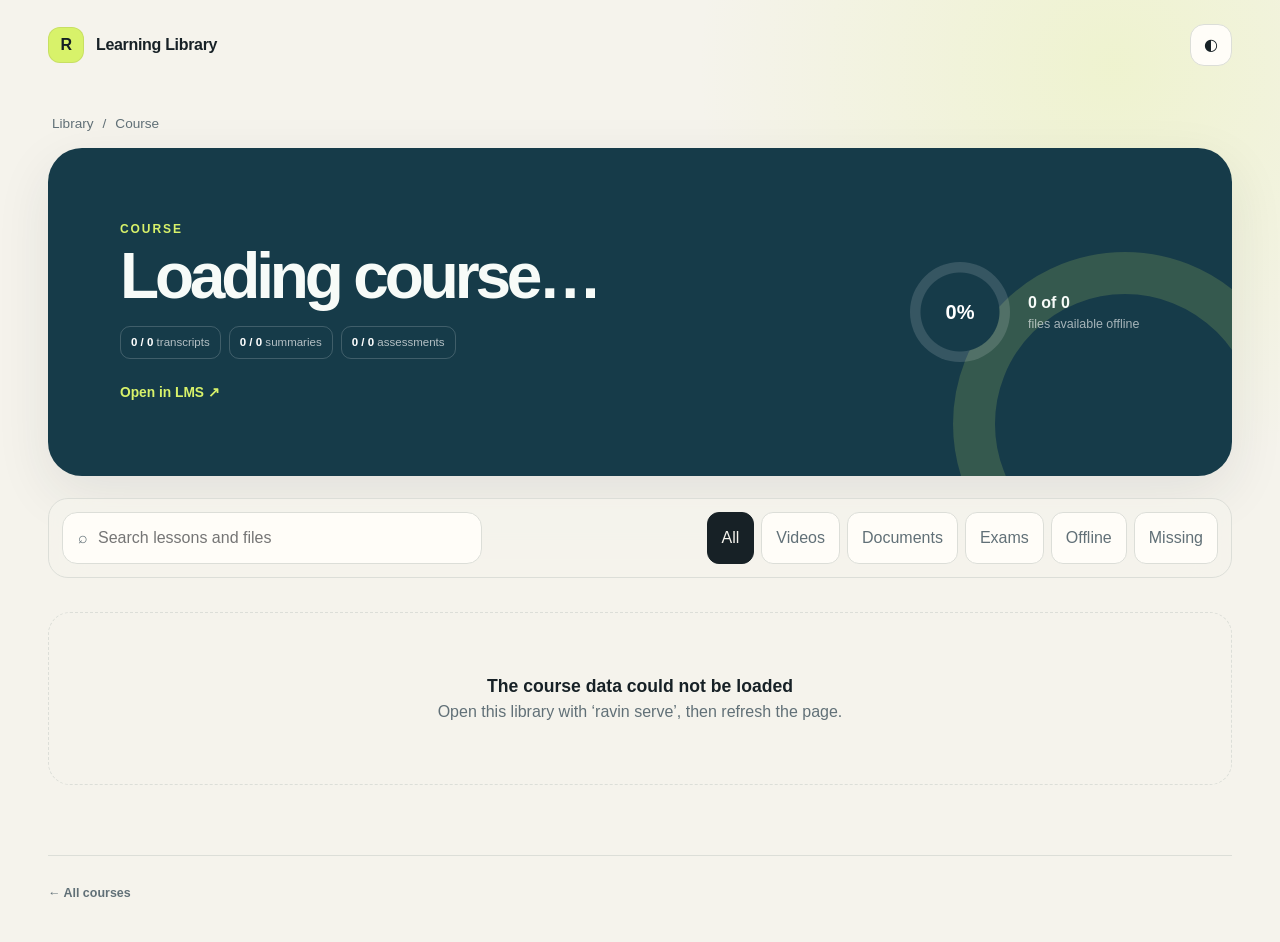
==== public/course.html @ 114b4726 "feat: unify course scanning and add manifest-based public library" ====
<!doctype html>
<html lang="en">
<head>
  <meta charset="utf-8">
  <meta name="viewport" content="width=device-width, initial-scale=1">
  <meta name="description" content="Browse the resources in a downloaded course.">
  <title>Course · Learning Library</title>
  <link rel="stylesheet" href="assets/styles.css">
  <script src="assets/app.js" defer></script>
</head>
<body data-page="course">
  <header class="topbar">
    <a class="brand" href="index.html" aria-label="Back to Learning Library">
      <span class="brand-mark" aria-hidden="true">R</span>
      <span>Learning Library</span>
    </a>
    <button class="icon-button" id="themeToggle" type="button" aria-label="Toggle color theme">◐</button>
  </header>

  <main>
    <nav class="breadcrumbs" aria-label="Breadcrumb">
      <a href="index.html">Library</a><span aria-hidden="true">/</span><span id="breadcrumbCourse">Course</span>
    </nav>

    <section class="course-hero" aria-labelledby="courseTitle">
      <div class="course-heading">
        <p class="eyebrow" id="courseCode">Course</p>
        <h1 id="courseTitle">Loading course…</h1>
        <p class="hero-copy" id="courseSummary"></p>
        <div class="learning-states" aria-label="Course material status">
          <span><strong id="transcriptState">0 / 0</strong> transcripts</span>
          <span><strong id="summaryState">0 / 0</strong> summaries</span>
          <span><strong id="assessmentState">0 / 0</strong> assessments</span>
        </div>
        <a class="hero-source" id="courseSource" href="#" target="_blank" rel="noopener">Open in LMS ↗</a>
      </div>
      <div class="progress-panel">
        <div class="progress-ring" id="courseProgress" style="--progress: 0">
          <span id="coursePercent">0%</span>
        </div>
        <div><strong id="courseDownloaded">0 of 0</strong><span>files available offline</span></div>
      </div>
    </section>

    <section class="course-toolbar" aria-label="Resource controls">
      <label class="search-box resource-search">
        <span aria-hidden="true">⌕</span>
        <span class="sr-only">Search lessons and files</span>
        <input id="resourceSearch" type="search" placeholder="Search lessons and files" autocomplete="off">
      </label>
      <div class="filter-group" id="resourceFilters" aria-label="Filter resources">
        <button class="filter-chip active" type="button" data-filter="all">All</button>
        <button class="filter-chip" type="button" data-filter="video">Videos</button>
        <button class="filter-chip" type="button" data-filter="document">Documents</button>
        <button class="filter-chip" type="button" data-filter="assessment">Exams</button>
        <button class="filter-chip" type="button" data-filter="downloaded">Offline</button>
        <button class="filter-chip" type="button" data-filter="missing">Missing</button>
      </div>
    </section>

    <div class="section-list" id="sectionList" aria-live="polite"></div>
    <div class="empty-state" id="emptyResources" hidden>
      <strong>No matching resources</strong>
      <span>Change the search or filter to see more.</span>
    </div>
  </main>

  <dialog class="media-dialog" id="mediaDialog">
    <div class="dialog-heading">
      <div><p class="eyebrow">Now playing</p><h2 id="mediaTitle"></h2></div>
      <button class="icon-button" id="closeMedia" type="button" aria-label="Close player">×</button>
    </div>
    <video id="mediaPlayer" controls preload="metadata"></video>
  </dialog>

  <dialog class="artifact-dialog" id="artifactDialog">
    <div class="dialog-heading">
      <div><p class="eyebrow" id="artifactEyebrow">Course material</p><h2 id="artifactTitle"></h2></div>
      <button class="icon-button" id="closeArtifact" type="button" aria-label="Close course material">×</button>
    </div>
    <article class="artifact-content" id="artifactContent" dir="auto"></article>
  </dialog>

  <footer>
    <a href="index.html">← All courses</a>
    <span id="generatedAt"></span>
  </footer>
</body>
</html>
---- public/assets/styles.css ----
:root {
  color-scheme: light;
  --ink: #172126;
  --muted: #617077;
  --paper: #f5f3ec;
  --surface: #fffdf8;
  --surface-strong: #ffffff;
  --line: #dcded8;
  --accent: #d8f26a;
  --accent-strong: #93ad20;
  --blue: #1c5166;
  --blue-soft: #dbeaf0;
  --danger: #b64d3c;
  --shadow: 0 18px 55px rgba(37, 48, 52, .09);
  --radius: 22px;
}

:root[data-theme="dark"] {
  color-scheme: dark;
  --ink: #f2f4ec;
  --muted: #aab6b8;
  --paper: #101719;
  --surface: #172124;
  --surface-strong: #1d292d;
  --line: #304044;
  --accent: #d8f26a;
  --accent-strong: #bfd94f;
  --blue: #8fc5d6;
  --blue-soft: #223a42;
  --danger: #f28f7d;
  --shadow: 0 18px 55px rgba(0, 0, 0, .24);
}

* { box-sizing: border-box; }

html { scroll-behavior: smooth; }

body {
  margin: 0;
  min-height: 100vh;
  color: var(--ink);
  background:
    radial-gradient(circle at 87% 7%, color-mix(in srgb, var(--accent) 22%, transparent), transparent 26rem),
    var(--paper);
  font-family: Inter, ui-sans-serif, -apple-system, BlinkMacSystemFont, "Segoe UI", Tahoma, Arial, sans-serif;
  line-height: 1.5;
}

button, input { font: inherit; }

button, a { -webkit-tap-highlight-color: transparent; }

a { color: inherit; }

.sr-only {
  position: absolute;
  width: 1px;
  height: 1px;
  padding: 0;
  margin: -1px;
  overflow: hidden;
  clip: rect(0, 0, 0, 0);
  white-space: nowrap;
  border: 0;
}

.topbar {
  max-width: 1240px;
  margin: 0 auto;
  padding: 24px 28px;
  display: flex;
  align-items: center;
  justify-content: space-between;
}

.brand {
  display: inline-flex;
  gap: 12px;
  align-items: center;
  color: var(--ink);
  font-weight: 750;
  text-decoration: none;
  letter-spacing: -.02em;
}

.brand-mark {
  display: grid;
  place-items: center;
  width: 36px;
  height: 36px;
  border-radius: 12px;
  color: #142024;
  background: var(--accent);
  box-shadow: inset 0 0 0 1px rgba(0, 0, 0, .08);
}

.icon-button {
  width: 42px;
  height: 42px;
  border: 1px solid var(--line);
  border-radius: 14px;
  color: var(--ink);
  background: var(--surface);
  cursor: pointer;
  transition: transform .18s ease, border-color .18s ease;
}

.icon-button:hover { transform: translateY(-2px); border-color: var(--accent-strong); }
.icon-button:focus-visible, .filter-chip:focus-visible, .action-button:focus-visible, input:focus-visible, .complete-check:focus-visible { outline: 3px solid color-mix(in srgb, var(--blue) 35%, transparent); outline-offset: 2px; }

main {
  width: min(1184px, calc(100% - 40px));
  margin: 0 auto;
}

.hero, .course-hero {
  position: relative;
  overflow: hidden;
  display: grid;
  grid-template-columns: minmax(0, 1fr) auto;
  gap: 48px;
  align-items: center;
  min-height: 330px;
  margin-top: 24px;
  padding: clamp(34px, 6vw, 72px);
  border-radius: 34px;
  color: #f7fbf8;
  background: #163b49;
  box-shadow: var(--shadow);
}

.hero::after, .course-hero::after {
  content: "";
  position: absolute;
  width: 260px;
  height: 260px;
  right: -65px;
  bottom: -120px;
  border: 42px solid rgba(216, 242, 106, .16);
  border-radius: 50%;
}

.hero h1, .course-hero h1 {
  max-width: 760px;
  margin: 7px 0 16px;
  font-size: clamp(2.5rem, 6vw, 5.2rem);
  line-height: .98;
  letter-spacing: -.065em;
}

.course-hero h1 { font-size: clamp(2.15rem, 5vw, 4.2rem); }

.eyebrow {
  margin: 0;
  color: var(--accent-strong);
  font-size: .75rem;
  font-weight: 850;
  letter-spacing: .16em;
  text-transform: uppercase;
}

.hero .eyebrow, .course-hero .eyebrow { color: var(--accent); }

.hero-copy {
  max-width: 650px;
  margin: 0;
  color: rgba(247, 251, 248, .72);
  font-size: clamp(1rem, 2vw, 1.18rem);
}

.hero-source {
  display: inline-flex;
  margin-top: 22px;
  color: var(--accent);
  font-size: .86rem;
  font-weight: 800;
  text-decoration: none;
}

.hero-orbit {
  position: relative;
  z-index: 1;
  display: grid;
  place-items: center;
  align-content: center;
  width: 190px;
  aspect-ratio: 1;
  border: 1px solid rgba(255, 255, 255, .2);
  border-radius: 50%;
  background: rgba(255, 255, 255, .06);
  backdrop-filter: blur(12px);
}

.orbit-number { font-size: 3.2rem; font-weight: 800; letter-spacing: -.06em; }
.orbit-label { max-width: 100px; color: rgba(255,255,255,.65); font-size: .75rem; text-align: center; }

.stat-grid {
  display: grid;
  grid-template-columns: repeat(4, 1fr);
  gap: 14px;
  margin: 16px 0 76px;
}

.stat-card {
  min-height: 118px;
  padding: 24px;
  border: 1px solid var(--line);
  border-radius: var(--radius);
  background: var(--surface);
}

.stat-label { display: block; color: var(--muted); font-size: .82rem; }
.stat-card strong { display: block; margin-top: 8px; font-size: 1.8rem; letter-spacing: -.04em; }

.library-section { margin-bottom: 70px; }

.section-heading {
  display: flex;
  align-items: end;
  justify-content: space-between;
  gap: 24px;
  margin-bottom: 26px;
}

.section-heading h2 { margin: 5px 0 0; font-size: clamp(1.8rem, 4vw, 3rem); letter-spacing: -.045em; }

.search-box {
  display: flex;
  align-items: center;
  gap: 10px;
  min-width: min(330px, 100%);
  padding: 0 15px;
  border: 1px solid var(--line);
  border-radius: 15px;
  color: var(--muted);
  background: var(--surface);
}

.search-box input {
  width: 100%;
  padding: 13px 0;
  border: 0;
  outline: 0;
  color: var(--ink);
  background: transparent;
}

.course-grid { display: grid; grid-template-columns: repeat(3, 1fr); gap: 18px; }

.course-card {
  display: flex;
  flex-direction: column;
  min-height: 300px;
  padding: 26px;
  border: 1px solid var(--line);
  border-radius: 26px;
  background: var(--surface);
  box-shadow: 0 6px 24px rgba(37,48,52,.04);
  transition: transform .2s ease, box-shadow .2s ease;
}

.course-card:hover { transform: translateY(-4px); box-shadow: var(--shadow); }
.course-card-top { display: flex; justify-content: space-between; align-items: center; gap: 12px; }
.course-code { color: var(--muted); font-size: .75rem; font-weight: 750; letter-spacing: .08em; text-transform: uppercase; }
.course-badge { padding: 5px 9px; border-radius: 999px; color: var(--blue); background: var(--blue-soft); font-size: .72rem; font-weight: 750; }
.course-card h3 { margin: 36px 0 10px; font-size: 1.4rem; line-height: 1.28; letter-spacing: -.025em; }
.course-card-meta { margin: 0; color: var(--muted); font-size: .85rem; }
.course-state-line { margin: 8px 0 0; color: var(--muted); font-size: .76rem; }
.course-card-bottom { margin-top: auto; }

.progress-track { height: 7px; margin: 28px 0 12px; overflow: hidden; border-radius: 99px; background: var(--line); }
.progress-track span { display: block; width: var(--progress); height: 100%; border-radius: inherit; background: var(--accent-strong); }
.progress-copy { display: flex; justify-content: space-between; color: var(--muted); font-size: .78rem; }
.course-link { display: inline-flex; align-items: center; gap: 8px; margin-top: 22px; color: var(--ink); font-weight: 800; text-decoration: none; }
.course-link span { transition: transform .18s ease; }
.course-link:hover span { transform: translateX(4px); }

.breadcrumbs { display: flex; gap: 9px; margin: 24px 4px 14px; color: var(--muted); font-size: .85rem; }
.breadcrumbs a { text-decoration: none; }

.course-hero { min-height: 300px; margin-top: 0; }
.course-heading { position: relative; z-index: 1; }
.learning-states { display: flex; flex-wrap: wrap; gap: 8px; margin: 18px 0 2px; }
.learning-states span { padding: 7px 10px; border: 1px solid rgba(255,255,255,.18); border-radius: 10px; color: rgba(255,255,255,.68); font-size: .72rem; }
.learning-states strong { color: #fff; font-variant-numeric: tabular-nums; }
.progress-panel { position: relative; z-index: 1; display: flex; align-items: center; gap: 18px; min-width: 250px; }
.progress-panel > div:last-child { display: grid; }
.progress-panel span { color: rgba(255,255,255,.62); font-size: .78rem; }
.progress-ring {
  display: grid;
  place-items: center;
  width: 100px;
  aspect-ratio: 1;
  border-radius: 50%;
  background: radial-gradient(circle closest-side, #163b49 78%, transparent 80% 100%), conic-gradient(var(--accent) calc(var(--progress) * 1%), rgba(255,255,255,.14) 0);
}
.progress-ring span { color: #fff; font-size: 1.25rem; font-weight: 850; }

.course-toolbar {
  position: sticky;
  top: 12px;
  z-index: 5;
  display: flex;
  justify-content: space-between;
  gap: 18px;
  margin: 22px 0 34px;
  padding: 13px;
  border: 1px solid var(--line);
  border-radius: 20px;
  background: color-mix(in srgb, var(--paper) 84%, transparent);
  backdrop-filter: blur(18px);
}

.resource-search { flex: 1; max-width: 420px; }
.filter-group { display: flex; gap: 7px; overflow-x: auto; }
.filter-chip { padding: 10px 14px; border: 1px solid var(--line); border-radius: 12px; color: var(--muted); background: var(--surface); cursor: pointer; white-space: nowrap; }
.filter-chip.active { border-color: var(--ink); color: var(--paper); background: var(--ink); }

.section-list { display: grid; gap: 30px; margin-bottom: 70px; }
.resource-section { overflow: hidden; border: 1px solid var(--line); border-radius: 24px; background: var(--surface); }
.resource-section-header { display: grid; grid-template-columns: minmax(0, 1fr) auto; gap: 7px 16px; padding: 22px 24px; border-bottom: 1px solid var(--line); }
.resource-section-header h2 { margin: 0; font-size: 1.12rem; }
.resource-section-header span { color: var(--muted); font-size: .8rem; }
.section-summary { grid-column: 1 / -1; max-width: 850px; margin: 0; color: var(--muted); font-size: .82rem; }
.resource-list { display: grid; }

.resource-row {
  display: grid;
  grid-template-columns: 38px minmax(0, 1fr) auto auto auto;
  gap: 16px;
  align-items: center;
  min-height: 88px;
  padding: 14px 22px;
  border-bottom: 1px solid var(--line);
}
.resource-row:last-child { border-bottom: 0; }
.resource-row:hover { background: color-mix(in srgb, var(--blue-soft) 34%, transparent); }
.resource-index { color: var(--muted); font-size: .75rem; font-variant-numeric: tabular-nums; }
.resource-main { min-width: 0; }
.resource-title { display: block; overflow: hidden; font-weight: 730; text-overflow: ellipsis; white-space: nowrap; }
.resource-file { display: block; overflow: hidden; margin-top: 4px; color: var(--muted); font-size: .78rem; text-overflow: ellipsis; white-space: nowrap; }
.resource-description { display: -webkit-box; overflow: hidden; margin-top: 5px; color: var(--muted); font-size: .76rem; -webkit-box-orient: vertical; -webkit-line-clamp: 2; }
.artifact-actions { display: flex; flex-wrap: wrap; gap: 6px; margin-top: 9px; }
.artifact-button { padding: 5px 9px; border: 1px solid color-mix(in srgb, var(--blue) 24%, var(--line)); border-radius: 8px; color: var(--blue); background: var(--blue-soft); cursor: pointer; font-size: .7rem; font-weight: 750; }
.artifact-button:hover { border-color: var(--blue); }
.state-chips { display: flex; flex-wrap: wrap; gap: 5px; margin-top: 9px; }
.state-chip { padding: 4px 7px; border-radius: 7px; color: var(--muted); background: var(--surface-strong); font-size: .65rem; font-weight: 700; text-transform: capitalize; }
.state-chip.complete { color: var(--accent-strong); background: color-mix(in srgb, var(--accent-soft) 78%, transparent); }
.state-chip.partial, .state-chip.stale { color: #9a6500; background: #fff2c7; }
.state-chip.error, .state-chip.missing { color: var(--danger); background: color-mix(in srgb, var(--danger) 10%, transparent); }
.resource-meta { display: flex; gap: 8px; align-items: center; color: var(--muted); font-size: .74rem; white-space: nowrap; }
.type-pill { padding: 4px 8px; border-radius: 8px; color: var(--blue); background: var(--blue-soft); font-weight: 750; }
.status-dot { width: 7px; height: 7px; border-radius: 50%; background: var(--accent-strong); }
.status-dot.missing { background: var(--danger); }
.status-dot.online { background: var(--blue); }
.action-button { min-width: 70px; padding: 9px 12px; border: 1px solid var(--line); border-radius: 11px; color: var(--ink); background: var(--surface-strong); cursor: pointer; font-weight: 750; text-align: center; text-decoration: none; }
.action-button[aria-disabled="true"] { color: var(--muted); cursor: not-allowed; opacity: .6; }

.complete-check { width: 20px; height: 20px; accent-color: var(--accent-strong); cursor: pointer; }
.resource-row.completed .resource-title { color: var(--muted); text-decoration: line-through; }

.empty-state { padding: 60px 24px; border: 1px dashed var(--line); border-radius: var(--radius); color: var(--muted); text-align: center; }
.empty-state strong, .empty-state span { display: block; }
.empty-state strong { color: var(--ink); font-size: 1.1rem; }

.media-dialog { width: min(1000px, calc(100% - 30px)); padding: 20px; border: 1px solid var(--line); border-radius: 24px; color: var(--ink); background: var(--surface); box-shadow: 0 30px 100px rgba(0,0,0,.4); }
.media-dialog::backdrop { background: rgba(8, 15, 17, .76); backdrop-filter: blur(7px); }
.dialog-heading { display: flex; align-items: center; justify-content: space-between; gap: 20px; margin-bottom: 16px; }
.dialog-heading h2 { margin: 4px 0 0; font-size: 1.2rem; }
.media-dialog video { display: block; width: 100%; max-height: 72vh; border-radius: 15px; background: #000; }
.artifact-dialog { width: min(920px, calc(100% - 30px)); max-height: min(88vh, 1000px); padding: 22px; border: 1px solid var(--line); border-radius: 24px; color: var(--ink); background: var(--surface); box-shadow: 0 30px 100px rgba(0,0,0,.4); }
.artifact-dialog::backdrop { background: rgba(8, 15, 17, .76); backdrop-filter: blur(7px); }
.artifact-content { overflow: auto; max-height: calc(88vh - 105px); padding: 4px 10px 24px; line-height: 1.85; }
.artifact-content h1, .artifact-content h2, .artifact-content h3, .artifact-content h4 { margin: 1.5em 0 .55em; line-height: 1.35; }
.artifact-content h1:first-child, .artifact-content h2:first-child { margin-top: .4em; }
.artifact-content p, .artifact-content li { font-size: .94rem; }
.artifact-content blockquote { margin: 1em 0; padding: 10px 16px; border-inline-start: 4px solid var(--blue); color: var(--muted); background: var(--blue-soft); }
.artifact-content code { padding: 2px 5px; border-radius: 5px; background: var(--paper); font-size: .88em; }
.artifact-content table { width: 100%; margin: 18px 0; border-collapse: collapse; font-size: .86rem; }
.artifact-content th, .artifact-content td { padding: 9px 11px; border: 1px solid var(--line); text-align: start; vertical-align: top; }
.artifact-content th { background: var(--surface-strong); }
.transcript-text { margin: 0; font: inherit; line-height: 2; white-space: pre-wrap; word-break: break-word; }
.artifact-loading { color: var(--muted); }

footer { width: min(1184px, calc(100% - 40px)); margin: 0 auto; padding: 28px 0 40px; display: flex; justify-content: space-between; gap: 20px; border-top: 1px solid var(--line); color: var(--muted); font-size: .78rem; }
footer a { text-decoration: none; font-weight: 700; }

@media (max-width: 900px) {
  .hero, .course-hero { grid-template-columns: 1fr; gap: 28px; }
  .hero-orbit { width: 145px; }
  .stat-grid, .course-grid { grid-template-columns: repeat(2, 1fr); }
  .course-toolbar { position: static; flex-direction: column; }
  .resource-search { max-width: none; }
  .resource-row { grid-template-columns: 30px minmax(0, 1fr) auto auto; }
  .resource-meta { display: none; }
}

@media (max-width: 600px) {
  .topbar { padding: 18px 20px; }
  main { width: min(100% - 24px, 1184px); }
  .hero, .course-hero { min-height: auto; padding: 34px 24px; border-radius: 24px; }
  .hero h1, .course-hero h1 { letter-spacing: -.045em; }
  .stat-grid { grid-template-columns: repeat(2, 1fr); margin-bottom: 54px; }
  .stat-card { min-height: 100px; padding: 18px; }
  .section-heading { align-items: stretch; flex-direction: column; }
  .course-grid { grid-template-columns: 1fr; }
  .progress-panel { min-width: 0; }
  .course-toolbar { border-radius: 17px; }
  .resource-row { grid-template-columns: 24px minmax(0, 1fr) auto; gap: 10px; padding: 13px 14px; }
  .complete-check { display: none; }
  .action-button { min-width: 58px; }
  footer { width: calc(100% - 28px); flex-direction: column; }
}

@media (prefers-reduced-motion: reduce) {
  *, *::before, *::after { scroll-behavior: auto !important; transition: none !important; }
}
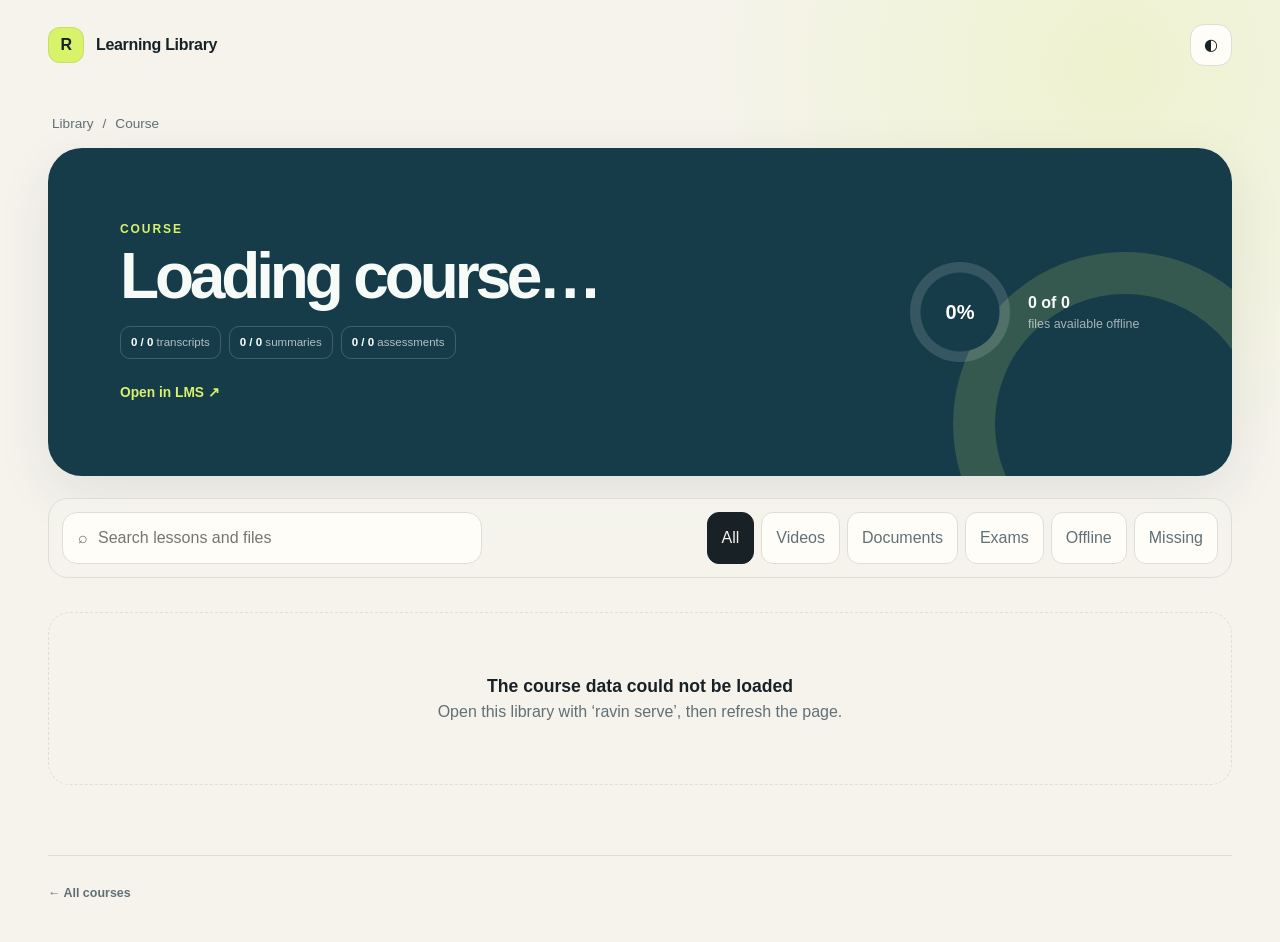
==== commit 45392c14: "skip file bodies during Moodle activity scans" ====
--- a/public/course.html
+++ b/public/course.html
@@ -5,8 +5,8 @@
   <meta name="viewport" content="width=device-width, initial-scale=1">
   <meta name="description" content="Browse the resources in a downloaded course.">
   <title>Course · Learning Library</title>
-  <link rel="stylesheet" href="assets/styles.css">
-  <script src="assets/app.js" defer></script>
+  <link rel="stylesheet" href="assets/styles.css?v=course-pdf-3">
+  <script src="assets/app.js?v=0.16.4" defer></script>
 </head>
 <body data-page="course">
   <header class="topbar">
@@ -41,6 +41,12 @@
         <div><strong id="courseDownloaded">0 of 0</strong><span>files available offline</span></div>
       </div>
     </section>
+
+    <a class="study-guide" id="coursePdf" hidden target="_blank" rel="noopener" aria-labelledby="guideTitle">
+      <span class="guide-cover" aria-hidden="true"><span class="guide-cover-label">COURSE<br>NOTES</span><span class="guide-cover-lines"></span><span class="guide-cover-format">PDF</span></span>
+      <span class="guide-copy"><span class="guide-eyebrow">YOUR STUDY COMPANION</span><strong id="guideTitle">The course, collected.</strong><span class="guide-description">Your lesson summaries in one beautifully readable guide.</span><span class="guide-meta" id="guideMeta"></span></span>
+      <span class="guide-action">Open study guide <span aria-hidden="true">↗</span></span>
+    </a>
 
     <section class="course-toolbar" aria-label="Resource controls">
       <label class="search-box resource-search">
--- a/public/assets/styles.css
+++ b/public/assets/styles.css
@@ -168,6 +168,31 @@
   font-size: clamp(1rem, 2vw, 1.18rem);
 }
 
+#coursePdf[hidden] { display: none; }
+
+.study-guide { display:flex; align-items:center; gap:28px; position:relative; overflow:hidden; margin-top:24px; padding:26px 32px; border:1px solid var(--line); border-radius:24px; background:linear-gradient(115deg, var(--surface), color-mix(in srgb, var(--accent) 13%, var(--surface))); text-decoration:none; transition:box-shadow .2s, border-color .2s; }
+.study-guide:hover { border-color:var(--accent-strong); box-shadow:var(--shadow); }
+.study-guide:focus-visible, .guide-card-link:focus-visible { outline:3px solid var(--blue); outline-offset:4px; }
+.guide-cover { flex-shrink:0; display:flex; flex-direction:column; justify-content:space-between; width:88px; height:116px; padding:14px 12px 10px 17px; border-radius:3px 9px 9px 3px; background:#1c5166; color:#f5f3ec; box-shadow:-4px 0 0 #123a4b, 3px 3px 0 #dedfd4, 7px 10px 18px #17212620; transform:rotate(-6deg); transition:transform .2s; border-left:2px solid #ffffff25; }
+.study-guide:hover .guide-cover { transform:rotate(-2deg) translateY(-2px); }
+.guide-cover-label { font-size:11px; line-height:1.3; font-weight:850; letter-spacing:.08em; }
+.guide-cover-lines { width:42px; height:16px; background:repeating-linear-gradient(to bottom, #d8f26a 0 2px, transparent 2px 7px); }
+.guide-cover-format { align-self:flex-end; font-size:9px; font-weight:800; letter-spacing:.12em; color:#d8f26a; }
+.guide-copy { display:grid; gap:6px; flex:1; min-width:0; }
+.guide-eyebrow { color:var(--blue); font-size:.65rem; font-weight:850; letter-spacing:.14em; }
+.guide-copy strong { font-size:clamp(1.3rem, 3vw, 1.8rem); line-height:1.25; letter-spacing:-.04em; }
+.guide-description { color:var(--muted); font-size:.88rem; }
+.guide-meta { color:var(--muted); font-size:.73rem; margin-top:5px; }
+.guide-action { display:flex; gap:20px; align-items:center; padding:12px 18px; border-radius:12px; background:var(--ink); color:var(--paper); font-size:.8rem; font-weight:750; white-space:nowrap; }
+.guide-card-link { display:flex; align-items:center; gap:12px; margin-top:18px; padding:12px; border:1px solid var(--line); border-radius:12px; text-decoration:none; background:color-mix(in srgb, var(--accent) 10%, var(--surface)); }
+.guide-card-link > span:nth-child(2) { flex:1; display:grid; gap:2px; }
+.guide-card-link strong { font-size:.8rem; }
+.guide-card-link small { font-size:.68rem; color:var(--muted); }
+.guide-mini-icon { display:grid; place-items:center; width:32px; height:38px; border-radius:5px; background:var(--blue-soft); color:var(--blue); font-size:22px; }
+@media(max-width:700px) { .study-guide { gap:20px; padding:22px; flex-wrap:wrap; } .guide-action { margin-left:108px; } }
+@media(max-width:420px) { .guide-cover { width:64px; height:94px; padding:10px; } .guide-cover-label { font-size:9px; } .guide-description { font-size:.78rem; } .guide-action { margin-left:84px; padding:10px 12px; } }
+@media(prefers-reduced-motion:reduce) { .guide-cover, .study-guide { transition:none; } }
+
 .hero-source {
   display: inline-flex;
   margin-top: 22px;
@@ -338,11 +363,19 @@
 .resource-index { color: var(--muted); font-size: .75rem; font-variant-numeric: tabular-nums; }
 .resource-main { min-width: 0; }
 .resource-title { display: block; overflow: hidden; font-weight: 730; text-overflow: ellipsis; white-space: nowrap; }
-.resource-file { display: block; overflow: hidden; margin-top: 4px; color: var(--muted); font-size: .78rem; text-overflow: ellipsis; white-space: nowrap; }
+.resource-file-line { display: flex; align-items: center; flex-wrap: wrap; gap: 7px; margin-top: 4px; }
+.resource-file { display: block; overflow: hidden; color: var(--muted); font-size: .78rem; text-overflow: ellipsis; white-space: nowrap; }
+.current-version-badge { padding: 3px 6px; border-radius: 6px; color: var(--accent-strong); background: color-mix(in srgb, var(--accent) 22%, var(--surface)); font-size: .6rem; font-weight: 800; letter-spacing: .04em; text-transform: uppercase; }
 .resource-description { display: -webkit-box; overflow: hidden; margin-top: 5px; color: var(--muted); font-size: .76rem; -webkit-box-orient: vertical; -webkit-line-clamp: 2; }
 .artifact-actions { display: flex; flex-wrap: wrap; gap: 6px; margin-top: 9px; }
 .artifact-button { padding: 5px 9px; border: 1px solid color-mix(in srgb, var(--blue) 24%, var(--line)); border-radius: 8px; color: var(--blue); background: var(--blue-soft); cursor: pointer; font-size: .7rem; font-weight: 750; }
 .artifact-button:hover { border-color: var(--blue); }
+.version-history { max-width: 680px; margin-top: 9px; color: var(--muted); font-size: .72rem; }
+.version-history summary { width: max-content; cursor: pointer; color: color-mix(in srgb, var(--ink) 62%, #c48600); font-weight: 750; }
+.version-list { display: grid; gap: 6px; margin-top: 7px; }
+.version-row { display: flex; align-items: center; justify-content: space-between; gap: 10px; padding: 7px 9px; border: 1px solid color-mix(in srgb, #c48600 32%, var(--line)); border-radius: 9px; background: color-mix(in srgb, #c48600 9%, var(--surface)); }
+.version-info { overflow: hidden; text-overflow: ellipsis; white-space: nowrap; }
+.version-action { flex: 0 0 auto; padding: 4px 7px; border: 0; border-radius: 6px; color: color-mix(in srgb, var(--ink) 70%, #a76c00); background: color-mix(in srgb, #c48600 18%, var(--surface-strong)); cursor: pointer; font: inherit; font-weight: 750; text-decoration: none; }
 .state-chips { display: flex; flex-wrap: wrap; gap: 5px; margin-top: 9px; }
 .state-chip { padding: 4px 7px; border-radius: 7px; color: var(--muted); background: var(--surface-strong); font-size: .65rem; font-weight: 700; text-transform: capitalize; }
 .state-chip.complete { color: var(--accent-strong); background: color-mix(in srgb, var(--accent-soft) 78%, transparent); }
